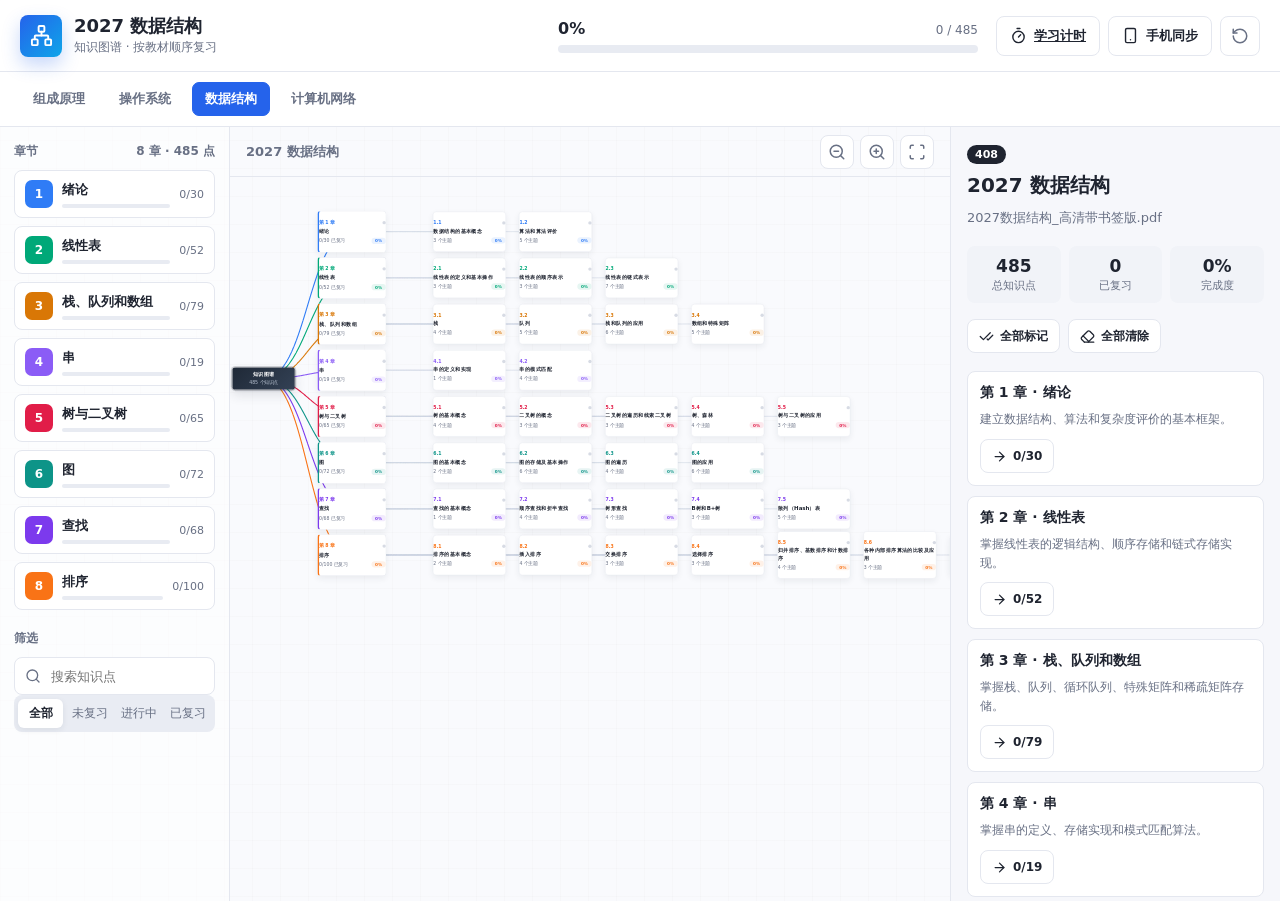
==== data-structure.html @ 9a5edacd "preserve detail scroll position after marking" ====
<!doctype html>
<html lang="zh-CN">
  <head>
    <meta charset="UTF-8" />
    <meta name="viewport" content="width=device-width, initial-scale=1.0" />
    <meta name="theme-color" content="#2f7cf6" />
    <meta
      http-equiv="Content-Security-Policy"
      content="default-src 'self'; script-src 'self'; style-src 'self' 'unsafe-inline'; img-src 'self' data:; connect-src 'self' https://gitee.com https://*.gitee.com https://api.github.com https://github.com; font-src 'self' data:; object-src 'none'; base-uri 'self'"
    />
    <title>2027 数据结构知识图谱</title>
    <link rel="icon" href="data:image/svg+xml,%3Csvg xmlns='http://www.w3.org/2000/svg' viewBox='0 0 32 32'%3E%3Crect width='32' height='32' rx='7' fill='%232563eb'/%3E%3Cpath d='M9 11h14M9 16h14M9 21h9' stroke='white' stroke-width='2.4' stroke-linecap='round'/%3E%3C/svg%3E" />
    <link rel="manifest" href="./manifest.webmanifest" />
    <link rel="stylesheet" href="./styles.css?v=20260801-4" />
  </head>
  <body>
    <header class="topbar">
      <div class="brand">
        <div class="brand-mark">
          <i data-lucide="network"></i>
        </div>
        <div>
          <h1>2027 数据结构</h1>
          <p>知识图谱 · 按教材顺序复习</p>
        </div>
      </div>
      <div class="overall-progress">
        <div class="progress-copy">
          <strong id="progressPercent">0%</strong>
          <span id="progressCount">0 / 0</span>
        </div>
        <div class="progress-track">
          <div class="progress-fill" id="progressFill"></div>
        </div>
      </div>
      <div class="topbar-actions">
        <a class="text-button" href="./study.html" title="学习计时" aria-label="学习计时">
          <i data-lucide="timer"></i>
          <span>学习计时</span>
        </a>
        <button class="text-button" id="syncButton" type="button" title="手机同步" aria-label="手机同步">
          <i data-lucide="smartphone"></i>
          <span>手机同步</span>
        </button>
        <button class="icon-button" id="resetButton" type="button" title="清空复习标记" aria-label="清空复习标记">
          <i data-lucide="rotate-ccw"></i>
        </button>
      </div>
    </header>
    <nav class="course-nav" aria-label="科目切换">
      <a class="course-nav-link" href="./index.html">组成原理</a>
      <a class="course-nav-link" href="./os.html">操作系统</a>
      <a class="course-nav-link active" href="./data-structure.html">数据结构</a>
      <a class="course-nav-link" href="./network.html">计算机网络</a>
    </nav>


    <div class="mobile-strip" id="mobileStrip" aria-label="章节"></div>

    <main class="app-shell">
      <aside class="sidebar">
        <div class="sidebar-section">
          <div class="panel-heading">
            <span>章节</span>
            <span id="chapterCount"></span>
          </div>
          <div id="chapterList"></div>
        </div>
        <div class="sidebar-section">
          <div class="panel-heading">
            <span>筛选</span>
          </div>
          <label class="search-box">
            <i data-lucide="search"></i>
            <input id="searchInput" type="search" placeholder="搜索知识点" autocomplete="off" />
          </label>
          <div class="segmented" id="statusFilter" role="group" aria-label="复习状态筛选">
            <button class="segment active" data-status="all" type="button">全部</button>
            <button class="segment" data-status="todo" type="button">未复习</button>
            <button class="segment" data-status="doing" type="button">进行中</button>
            <button class="segment" data-status="done" type="button">已复习</button>
          </div>
        </div>
      </aside>

      <section class="graph-pane" aria-label="知识图谱">
        <div class="graph-toolbar">
          <span class="graph-hint" id="graphHint">全部知识图谱</span>
          <div class="graph-actions">
            <button class="icon-button small" id="zoomOut" type="button" aria-label="缩小">
              <i data-lucide="zoom-out"></i>
            </button>
            <button class="icon-button small" id="zoomIn" type="button" aria-label="放大">
              <i data-lucide="zoom-in"></i>
            </button>
            <button class="icon-button small" id="fitGraph" type="button" aria-label="适应窗口">
              <i data-lucide="scan"></i>
            </button>
          </div>
        </div>
        <div class="graph-scroll" id="graphScroll">
          <div class="graph-canvas" id="graphCanvas">
            <svg class="edge-layer" id="edgeLayer"></svg>
            <div class="node-layer" id="nodeLayer"></div>
          </div>
        </div>
      </section>

      <aside class="detail-panel" id="detailPanel">
        <div class="detail-empty" id="detailEmpty">
          <i data-lucide="mouse-pointer-click"></i>
          <span>选择图谱节点查看知识点</span>
        </div>
        <div class="detail-content" id="detailContent" hidden></div>
      </aside>
    </main>

    <div class="point-modal" id="pointModal" hidden>
      <div class="modal-backdrop" data-close-point-modal></div>
      <section class="modal-card" role="dialog" aria-modal="true" aria-label="知识点详情">
        <button class="modal-close" type="button" data-close-point-modal aria-label="关闭">
          <i data-lucide="x"></i>
        </button>
        <div id="pointModalBody"></div>
      </section>
    </div>

    <div class="point-modal" id="syncModal" hidden>
      <div class="modal-backdrop" data-close-sync-modal></div>
      <section class="modal-card sync-card" role="dialog" aria-modal="true" aria-label="手机同步">
        <button class="modal-close" type="button" data-close-sync-modal aria-label="关闭">
          <i data-lucide="x"></i>
        </button>
        <div id="syncModalBody"></div>
      </section>
    </div>

    <script src="./config.js?v=20260801-4"></script>
    <script src="./sync-config.js?v=20260801-4"></script>
    <script src="./sync.js?v=20260801-4"></script>
    <script src="./data-ds.js?v=20260801-4"></script>
    <script src="./assets/lucide.min.js?v=20260801-4"></script>
    <script src="./assets/qrcode.min.js?v=20260801-4"></script>
    <script src="./app.js?v=20260801-4"></script>
  </body>
</html>
---- styles.css ----
:root {
  --bg: #f6f7fb;
  --panel: #ffffff;
  --panel-soft: #f1f3f8;
  --border: #e4e7ef;
  --text: #1f2430;
  --muted: #687084;
  --line: #cdd4e2;
  --accent: #2f7cf6;
  --success: #0f9f6e;
  --danger: #e05252;
  --shadow: 0 12px 30px rgba(31, 41, 55, 0.08);
  --radius: 8px;
}

* {
  box-sizing: border-box;
}

[hidden] {
  display: none !important;
}

html,
body {
  margin: 0;
  min-height: 100%;
}

body {
  background:
    linear-gradient(rgba(31, 36, 48, 0.025) 1px, transparent 1px),
    linear-gradient(90deg, rgba(31, 36, 48, 0.025) 1px, transparent 1px),
    var(--bg);
  background-size: 28px 28px;
  color: var(--text);
  font-family: "Segoe UI", "Microsoft YaHei", "PingFang SC", system-ui, sans-serif;
  letter-spacing: 0;
}

button,
input {
  font: inherit;
}

button {
  cursor: pointer;
}

.topbar {
  position: sticky;
  top: 0;
  z-index: 30;
  display: grid;
  grid-template-columns: minmax(0, 1fr) minmax(280px, 420px) auto;
  align-items: center;
  gap: 18px;
  min-height: 72px;
  padding: 12px 20px;
  background: rgba(255, 255, 255, 0.94);
  border-bottom: 1px solid var(--border);
  backdrop-filter: blur(14px);
}

.brand {
  display: flex;
  align-items: center;
  gap: 12px;
  min-width: 0;
}

.brand-mark {
  display: grid;
  place-items: center;
  width: 42px;
  height: 42px;
  flex: 0 0 42px;
  color: #fff;
  background: linear-gradient(135deg, #2563eb, #0ea5e9);
  border-radius: var(--radius);
  box-shadow: 0 8px 18px rgba(37, 99, 235, 0.25);
}

.brand-mark svg {
  width: 23px;
  height: 23px;
}

.brand h1 {
  margin: 0;
  font-size: 18px;
  font-weight: 750;
  line-height: 1.25;
  white-space: nowrap;
  overflow: hidden;
  text-overflow: ellipsis;
}

.brand p {
  margin: 2px 0 0;
  color: var(--muted);
  font-size: 12px;
  line-height: 1.3;
}

.overall-progress {
  min-width: 0;
}

.progress-copy {
  display: flex;
  align-items: baseline;
  justify-content: space-between;
  gap: 12px;
  margin-bottom: 7px;
}

.progress-copy strong {
  font-size: 16px;
}

.progress-copy span {
  color: var(--muted);
  font-size: 12px;
}

.progress-track {
  width: 100%;
  height: 8px;
  overflow: hidden;
  background: #e8ebf2;
  border-radius: 999px;
}

.progress-fill {
  width: 0;
  height: 100%;
  background: linear-gradient(90deg, #2563eb, #0ea5e9, #22c55e);
  border-radius: inherit;
  transition: width 280ms ease;
}

.icon-button {
  display: inline-grid;
  place-items: center;
  width: 40px;
  height: 40px;
  color: var(--muted);
  background: #fff;
  border: 1px solid var(--border);
  border-radius: var(--radius);
  transition: color 160ms ease, border-color 160ms ease, transform 160ms ease;
}

.icon-button:hover {
  color: var(--text);
  border-color: #c9d1e0;
  transform: translateY(-1px);
}

.icon-button.small {
  width: 34px;
  height: 34px;
}

.icon-button svg {
  width: 18px;
  height: 18px;
}

.topbar-actions {
  display: flex;
  align-items: center;
  justify-content: flex-end;
  gap: 8px;
}

.text-button {
  display: inline-flex;
  align-items: center;
  justify-content: center;
  gap: 7px;
  min-height: 40px;
  padding: 0 13px;
  color: var(--text);
  font-size: 13px;
  font-weight: 700;
  background: #fff;
  border: 1px solid var(--border);
  border-radius: var(--radius);
  transition: color 160ms ease, border-color 160ms ease, transform 160ms ease;
}

.text-button:hover {
  color: #2563eb;
  border-color: #9db7e8;
  transform: translateY(-1px);
}

.text-button svg {
  width: 17px;
  height: 17px;
}

.mobile-strip {
  display: none;
}

.app-shell {
  display: grid;
  grid-template-columns: 260px minmax(0, 1fr) 360px;
  height: calc(100vh - 126px);
  height: calc(100dvh - 126px);
  min-height: 560px;
  overflow: hidden;
}

.sidebar {
  padding: 16px 14px 24px;
  background: rgba(255, 255, 255, 0.72);
  border-right: 1px solid var(--border);
}

.sidebar-section + .sidebar-section {
  margin-top: 20px;
}

.panel-heading {
  display: flex;
  align-items: center;
  justify-content: space-between;
  margin-bottom: 10px;
  color: var(--muted);
  font-size: 12px;
  font-weight: 700;
  text-transform: uppercase;
}

#chapterList {
  display: grid;
  gap: 8px;
}

.chapter-item {
  display: grid;
  grid-template-columns: 28px minmax(0, 1fr) auto;
  align-items: center;
  gap: 9px;
  width: 100%;
  padding: 9px 10px;
  color: var(--text);
  text-align: left;
  background: #fff;
  border: 1px solid var(--border);
  border-radius: var(--radius);
  transition: border-color 160ms ease, box-shadow 160ms ease, transform 160ms ease;
}

.chapter-item:hover,
.chapter-item.selected {
  border-color: color-mix(in srgb, var(--chapter-color) 55%, #fff);
  box-shadow: 0 6px 16px rgba(31, 41, 55, 0.07);
  transform: translateY(-1px);
}

.chapter-number {
  display: grid;
  place-items: center;
  width: 28px;
  height: 28px;
  color: #fff;
  font-size: 12px;
  font-weight: 800;
  background: var(--chapter-color);
  border-radius: 7px;
}

.chapter-item-copy {
  min-width: 0;
}

.chapter-item-title {
  display: block;
  overflow: hidden;
  font-size: 13px;
  font-weight: 650;
  text-overflow: ellipsis;
  white-space: nowrap;
}

.chapter-item-progress {
  display: block;
  margin-top: 5px;
  height: 4px;
  overflow: hidden;
  background: #e8ebf2;
  border-radius: 999px;
}

.chapter-item-progress span {
  display: block;
  height: 100%;
  background: var(--chapter-color);
  border-radius: inherit;
}

.chapter-item-count {
  color: var(--muted);
  font-size: 11px;
  white-space: nowrap;
}

.search-box {
  display: flex;
  align-items: center;
  gap: 8px;
  height: 38px;
  padding: 0 10px;
  background: #fff;
  border: 1px solid var(--border);
  border-radius: var(--radius);
}

.search-box:focus-within {
  border-color: #9db7e8;
  box-shadow: 0 0 0 3px rgba(47, 124, 246, 0.1);
}

.search-box svg {
  width: 16px;
  height: 16px;
  color: var(--muted);
  flex: 0 0 auto;
}

.search-box input {
  width: 100%;
  min-width: 0;
  color: var(--text);
  background: transparent;
  border: 0;
  outline: 0;
  font-size: 13px;
}

.segmented {
  display: grid;
  grid-template-columns: repeat(4, 1fr);
  gap: 4px;
  padding: 4px;
  background: #e9ecf3;
  border-radius: var(--radius);
}

.segment {
  min-width: 0;
  padding: 6px 4px;
  color: var(--muted);
  font-size: 12px;
  background: transparent;
  border: 0;
  border-radius: 6px;
}

.segment.active {
  color: var(--text);
  font-weight: 700;
  background: #fff;
  box-shadow: 0 2px 6px rgba(31, 41, 55, 0.08);
}

.graph-pane {
  display: grid;
  grid-template-rows: 50px minmax(0, 1fr);
  min-width: 0;
  min-height: 0;
  background: rgba(255, 255, 255, 0.35);
}

.graph-toolbar {
  display: flex;
  align-items: center;
  justify-content: space-between;
  gap: 12px;
  padding: 0 16px;
  border-bottom: 1px solid var(--border);
}

.graph-hint {
  overflow: hidden;
  color: var(--muted);
  font-size: 13px;
  font-weight: 600;
  text-overflow: ellipsis;
  white-space: nowrap;
}

.graph-actions {
  display: flex;
  gap: 6px;
}

.graph-scroll {
  position: relative;
  overflow: auto;
  min-width: 0;
  min-height: 0;
}

.graph-canvas {
  position: relative;
  width: 2240px;
  height: 980px;
  min-width: 0;
  min-height: 0;
  transform-origin: 0 0;
}

.edge-layer {
  position: absolute;
  inset: 0;
  width: 100%;
  height: 100%;
  pointer-events: none;
  overflow: visible;
}

.edge {
  fill: none;
  stroke: var(--line);
  stroke-width: 1.6;
  stroke-dasharray: 1 0;
  transition: stroke 160ms ease, stroke-width 160ms ease, opacity 160ms ease;
}

.edge.linked {
  stroke: var(--link-color, var(--accent));
  stroke-width: 2.6;
}

.edge.hidden {
  opacity: 0;
}

.node-layer {
  position: absolute;
  inset: 0;
}

.graph-node {
  position: absolute;
  display: block;
  padding: 0;
  color: var(--text);
  text-align: left;
  background: #fff;
  border: 1px solid var(--border);
  border-radius: var(--radius);
  box-shadow: 0 6px 16px rgba(31, 41, 55, 0.07);
  transition: border-color 160ms ease, box-shadow 160ms ease, transform 160ms ease, opacity 160ms ease;
  transform: translate(-50%, -50%);
}

.graph-node:hover {
  z-index: 2;
  border-color: var(--node-color, var(--accent));
  box-shadow: 0 10px 24px rgba(31, 41, 55, 0.12);
  transform: translate(-50%, -50%) translateY(-2px);
}

.graph-node.selected {
  border-color: var(--node-color, var(--accent));
  box-shadow: 0 0 0 3px color-mix(in srgb, var(--node-color, var(--accent)) 18%, transparent), 0 12px 28px rgba(31, 41, 55, 0.12);
}

.graph-node.hidden {
  opacity: 0.18;
  pointer-events: none;
}

.root-node {
  width: 150px;
  height: 54px;
  --node-color: #1f2430;
  color: #fff;
  background: linear-gradient(135deg, #1f2937, #334155);
  border-color: #1f2937;
}

.root-node .node-title {
  color: #fff;
}

.root-node .node-sub {
  color: #b8c2d1;
}

.root-node-content {
  display: grid;
  place-items: center;
  height: 100%;
  padding: 8px 12px;
  text-align: center;
}

.chapter-node {
  width: 178px;
  min-height: 66px;
  --node-color: var(--chapter-color);
  border-left: 4px solid var(--chapter-color);
}

.chapter-node-content {
  padding: 10px 12px;
}

.node-kicker {
  display: flex;
  align-items: center;
  justify-content: space-between;
  gap: 8px;
  margin-bottom: 5px;
}

.node-kicker b {
  color: var(--node-color);
  font-size: 11px;
  font-weight: 800;
}

.node-status {
  width: 8px;
  height: 8px;
  background: #d7dbe4;
  border-radius: 50%;
}

.node-status.doing {
  background: #f59e0b;
}

.node-status.done {
  background: var(--success);
}

.node-title {
  display: -webkit-box;
  overflow: hidden;
  color: var(--text);
  font-size: 13px;
  font-weight: 700;
  line-height: 1.35;
  -webkit-box-orient: vertical;
  -webkit-line-clamp: 2;
}

.node-sub {
  display: flex;
  align-items: center;
  justify-content: space-between;
  gap: 8px;
  margin-top: 6px;
  color: var(--muted);
  font-size: 11px;
}

.node-progress {
  display: inline-block;
  min-width: 34px;
  padding: 2px 6px;
  color: var(--node-color);
  font-size: 10px;
  font-weight: 800;
  text-align: center;
  background: color-mix(in srgb, var(--node-color) 10%, #fff);
  border-radius: 999px;
}

.section-node {
  width: 190px;
  min-height: 62px;
  --node-color: var(--chapter-color);
}

.section-node-content {
  padding: 9px 11px;
}

.section-node .node-kicker {
  margin-bottom: 4px;
}

.detail-panel {
  position: relative;
  min-width: 0;
  overflow: hidden;
  background: var(--bg);
  border-left: 1px solid var(--border);
}

.detail-empty {
  display: grid;
  place-items: center;
  align-content: center;
  gap: 12px;
  height: 100%;
  min-height: 320px;
  padding: 28px;
  color: var(--muted);
  text-align: center;
}

.detail-empty svg {
  width: 34px;
  height: 34px;
  color: #b7c0d2;
}

.detail-content {
  height: 100%;
  overflow: auto;
  padding: 18px 16px 32px;
}

.detail-header {
  margin-bottom: 18px;
}

.detail-kicker {
  display: flex;
  align-items: center;
  justify-content: space-between;
  flex-wrap: wrap;
  gap: 10px;
  margin-bottom: 8px;
}

.detail-kicker .page-tag {
  color: var(--muted);
  font-size: 12px;
}

.detail-kicker .chapter-badge {
  display: inline-block;
  padding: 3px 8px;
  color: #fff;
  font-size: 11px;
  font-weight: 800;
  background: var(--chapter-color);
  border-radius: 999px;
}

.detail-kicker-right {
  display: flex;
  align-items: center;
  flex-wrap: wrap;
  gap: 8px;
}

.detail-header h2 {
  margin: 0;
  font-size: 20px;
  line-height: 1.35;
}

.detail-summary {
  margin: 8px 0 0;
  color: var(--muted);
  font-size: 13px;
  line-height: 1.65;
}

.detail-stats {
  display: grid;
  grid-template-columns: repeat(3, 1fr);
  gap: 8px;
  margin-bottom: 16px;
}

.stat-box {
  padding: 10px 8px;
  text-align: center;
  background: var(--panel-soft);
  border-radius: var(--radius);
}

.stat-box strong {
  display: block;
  font-size: 17px;
}

.stat-box span {
  display: block;
  margin-top: 2px;
  color: var(--muted);
  font-size: 11px;
}

.detail-actions {
  display: flex;
  flex-wrap: wrap;
  gap: 8px;
  margin-bottom: 18px;
}

.action-button {
  display: inline-flex;
  align-items: center;
  justify-content: center;
  gap: 6px;
  min-height: 34px;
  padding: 0 11px;
  color: var(--text);
  font-size: 12px;
  font-weight: 700;
  background: #fff;
  border: 1px solid var(--border);
  border-radius: var(--radius);
}

.action-button:hover {
  border-color: #c5cddb;
}

.action-button.done {
  color: #0b7a54;
  background: rgba(15, 159, 110, 0.1);
  border-color: rgba(15, 159, 110, 0.32);
}

.action-button svg {
  width: 15px;
  height: 15px;
}

a.action-button {
  text-decoration: none;
}

.page-jump-button svg {
  width: 15px;
  height: 15px;
}

.topic-group {
  margin-bottom: 14px;
  padding: 12px;
  background: #fff;
  border: 1px solid var(--border);
  border-radius: var(--radius);
}

.topic-group-head {
  display: flex;
  align-items: baseline;
  justify-content: space-between;
  gap: 10px;
  margin-bottom: 10px;
}

.topic-group-head h3 {
  margin: 0;
  font-size: 14px;
  line-height: 1.4;
}

.topic-group-head span {
  flex: 0 0 auto;
  color: var(--muted);
  font-size: 11px;
}

.topic-page-link {
  display: inline-flex;
  align-items: center;
  gap: 5px;
  color: var(--muted);
  text-decoration: none;
}

.topic-page-link:hover {
  color: var(--text);
  text-decoration: underline;
}

.topic-page-link svg {
  width: 13px;
  height: 13px;
}

.point-list {
  display: grid;
  gap: 8px;
  margin: 0;
  padding: 0;
  list-style: none;
}

.point-item {
  display: grid;
  grid-template-columns: minmax(0, 1fr) 30px;
  align-items: start;
  gap: 8px;
}

.point-toggle {
  display: grid;
  grid-template-columns: 22px minmax(0, 1fr);
  align-items: start;
  gap: 9px;
  min-width: 0;
  cursor: pointer;
}

.point-item input {
  position: absolute;
  width: 1px;
  height: 1px;
  opacity: 0;
}

.point-check {
  display: grid;
  place-items: center;
  width: 20px;
  height: 20px;
  color: transparent;
  background: #fff;
  border: 1.5px solid #cbd3e1;
  border-radius: 6px;
  transition: background 160ms ease, border-color 160ms ease, color 160ms ease;
}

.point-check svg {
  width: 13px;
  height: 13px;
}

.point-toggle input:checked + .point-check {
  color: #fff;
  background: var(--success);
  border-color: var(--success);
}

.point-toggle input:focus-visible + .point-check {
  box-shadow: 0 0 0 3px rgba(15, 159, 110, 0.18);
}

.point-toggle > span:last-child {
  color: #30364a;
  font-size: 13px;
  line-height: 1.6;
}

.point-item.done .point-toggle > span:last-child {
  color: var(--muted);
  text-decoration: line-through;
  text-decoration-color: rgba(104, 112, 132, 0.45);
}

.point-detail-button {
  display: grid;
  place-items: center;
  width: 30px;
  height: 30px;
  color: var(--muted);
  background: #fff;
  border: 1px solid var(--border);
  border-radius: 7px;
  transition: color 160ms ease, border-color 160ms ease, background 160ms ease;
}

.point-detail-button:hover {
  color: var(--text);
  background: var(--panel-soft);
  border-color: #c5cddb;
}

.point-detail-button svg {
  width: 15px;
  height: 15px;
}

.point-modal {
  position: fixed;
  inset: 0;
  z-index: 100;
  display: grid;
  place-items: center;
  padding: 20px;
}

.point-modal[hidden] {
  display: none;
}

.modal-backdrop {
  position: absolute;
  inset: 0;
  background: rgba(23, 28, 38, 0.48);
  backdrop-filter: blur(4px);
}

.modal-card {
  position: relative;
  width: min(680px, 100%);
  max-height: min(720px, calc(100vh - 40px));
  overflow: auto;
  padding: 24px;
  background: #fff;
  border: 1px solid var(--border);
  border-radius: 10px;
  box-shadow: 0 24px 60px rgba(15, 23, 42, 0.24);
}

.modal-close {
  position: absolute;
  top: 14px;
  right: 14px;
  display: grid;
  place-items: center;
  width: 34px;
  height: 34px;
  color: var(--muted);
  background: var(--panel-soft);
  border: 0;
  border-radius: 7px;
}

.modal-close:hover {
  color: var(--text);
  background: #e7eaf1;
}

.modal-close svg {
  width: 17px;
  height: 17px;
}

.modal-path {
  display: flex;
  flex-wrap: wrap;
  align-items: center;
  gap: 8px;
  margin-bottom: 12px;
}

.modal-path .path-chip {
  display: inline-flex;
  align-items: center;
  gap: 6px;
  padding: 4px 9px;
  color: var(--muted);
  font-size: 11px;
  font-weight: 700;
  background: var(--panel-soft);
  border-radius: 999px;
}

.modal-path .path-chip svg {
  width: 13px;
  height: 13px;
}

.modal-point {
  margin: 0 0 18px;
  padding: 16px;
  color: var(--text);
  font-size: 16px;
  font-weight: 700;
  line-height: 1.7;
  background: #f6f8ff;
  border-left: 4px solid var(--detail-color, var(--accent));
  border-radius: var(--radius);
}

.modal-section + .modal-section {
  margin-top: 18px;
}

.modal-section h3 {
  display: flex;
  align-items: center;
  gap: 7px;
  margin: 0 0 9px;
  font-size: 13px;
}

.modal-section h3 svg {
  width: 15px;
  height: 15px;
  color: var(--muted);
}

.modal-section p {
  margin: 0;
  color: #3d4455;
  font-size: 13px;
  line-height: 1.75;
}

.modal-related-list {
  display: grid;
  gap: 8px;
  margin: 0;
  padding: 0;
  list-style: none;
}

.modal-related-list li {
  position: relative;
  padding: 9px 10px 9px 26px;
  color: #3d4455;
  font-size: 13px;
  line-height: 1.6;
  background: var(--panel-soft);
  border-radius: var(--radius);
}

.modal-related-list li::before {
  position: absolute;
  top: 14px;
  left: 12px;
  width: 6px;
  height: 6px;
  content: "";
  background: var(--detail-color, var(--accent));
  border-radius: 50%;
}

.modal-actions {
  display: flex;
  flex-wrap: wrap;
  gap: 8px;
  margin-top: 20px;
  padding-top: 16px;
  border-top: 1px solid var(--border);
}

.modal-status {
  display: inline-flex;
  align-items: center;
  gap: 6px;
  padding: 4px 10px;
  color: var(--muted);
  font-size: 11px;
  font-weight: 700;
  background: var(--panel-soft);
  border-radius: 999px;
}

.modal-status.done {
  color: #0b7a54;
  background: rgba(15, 159, 110, 0.12);
}

.sync-card {
  width: min(520px, 100%);
}

.sync-modal-title {
  margin: 0 0 6px;
  font-size: 20px;
}

.sync-modal-subtitle {
  margin: 0 0 18px;
  color: var(--muted);
  font-size: 13px;
  line-height: 1.6;
}

.sync-qr-wrap {
  display: grid;
  place-items: center;
  margin: 0 0 18px;
  padding: 18px;
  background: #fff;
  border: 1px solid var(--border);
  border-radius: var(--radius);
}

.sync-qr-wrap canvas,
.sync-qr-wrap img {
  width: 220px;
  height: 220px;
}

.sync-url-list {
  display: grid;
  gap: 8px;
  margin: 0;
  padding: 0;
  list-style: none;
}

.sync-url-item {
  display: grid;
  grid-template-columns: auto minmax(0, 1fr) auto;
  align-items: center;
  gap: 10px;
  padding: 9px 10px;
  background: var(--panel-soft);
  border: 1px solid transparent;
  border-radius: var(--radius);
}

.sync-url-item.public {
  background: rgba(47, 124, 246, 0.08);
  border-color: rgba(47, 124, 246, 0.25);
}

.sync-url-label {
  max-width: 104px;
  color: var(--muted);
  font-size: 10px;
  font-weight: 700;
  line-height: 1.3;
}

.sync-url-item.public .sync-url-label {
  color: #2563eb;
}

.sync-loading {
  display: grid;
  place-items: center;
  gap: 10px;
  min-height: 150px;
  color: var(--muted);
  font-size: 13px;
}

.sync-loading svg {
  width: 22px;
  height: 22px;
  animation: spin 1.2s linear infinite;
}

.sync-access-key {
  margin: -4px 0 14px;
  padding: 9px 12px;
  color: var(--muted);
  font-size: 12px;
  background: rgba(255, 255, 255, 0.55);
  border: 1px solid var(--border);
  border-radius: var(--radius);
}

.sync-access-key code {
  margin-left: 6px;
  color: var(--text);
  font-size: 14px;
  font-weight: 800;
  letter-spacing: 2px;
}
.sync-status {
  margin: 2px 0 0;
  color: var(--muted);
  font-size: 12px;
  line-height: 1.6;
}

@keyframes spin {
  to {
    transform: rotate(360deg);
  }
}

.sync-url-item code {
  overflow: hidden;
  color: var(--text);
  font-family: Consolas, "Courier New", monospace;
  font-size: 12px;
  text-overflow: ellipsis;
  white-space: nowrap;
}

.sync-copy {
  display: inline-flex;
  align-items: center;
  gap: 5px;
  min-height: 28px;
  padding: 0 8px;
  color: var(--muted);
  font-size: 11px;
  font-weight: 700;
  background: #fff;
  border: 1px solid var(--border);
  border-radius: 6px;
}

.sync-copy svg {
  width: 13px;
  height: 13px;
}

.chapter-overview {
  display: grid;
  gap: 10px;
}

.overview-section {
  padding: 12px;
  background: #fff;
  border: 1px solid var(--border);
  border-radius: var(--radius);
}

.overview-section h3 {
  margin: 0 0 8px;
  font-size: 14px;
}

.overview-section p {
  margin: 0 0 10px;
  color: var(--muted);
  font-size: 12px;
  line-height: 1.55;
}

@media (max-width: 1280px) {
  .app-shell {
    grid-template-columns: 230px minmax(0, 1fr) 330px;
  }

  .chapter-node {
    width: 164px;
  }

  .section-node {
    width: 174px;
  }
}

@media (max-width: 1020px) {
  .topbar {
    grid-template-columns: minmax(0, 1fr) auto;
  }

  .overall-progress {
    display: none;
  }

  .app-shell {
    grid-template-columns: 1fr;
    height: auto;
    min-height: 0;
    overflow: visible;
  }

  .sidebar {
    display: none;
  }

  .detail-panel {
    min-height: 420px;
    border-left: 0;
    border-top: 1px solid var(--border);
  }

  .graph-pane {
    min-height: 720px;
  }

  .mobile-strip {
    display: flex;
    gap: 8px;
    overflow-x: auto;
    padding: 10px 14px;
    background: rgba(255, 255, 255, 0.82);
    border-bottom: 1px solid var(--border);
  }

  .mobile-chip {
    flex: 0 0 auto;
    min-height: 32px;
    padding: 0 11px;
    color: var(--muted);
    font-size: 12px;
    font-weight: 700;
    background: #fff;
    border: 1px solid var(--border);
    border-radius: 999px;
  }

  .mobile-chip.selected {
    color: #fff;
    background: var(--chapter-color);
    border-color: var(--chapter-color);
  }
}

@media (max-width: 640px) {
  .topbar {
    padding: 10px 12px;
  }

  .brand-mark {
    width: 36px;
    height: 36px;
    flex-basis: 36px;
  }

  .brand h1 {
    font-size: 15px;
  }

  .brand p {
    display: none;
  }

  .detail-content {
    padding: 14px 12px 26px;
  }

  .detail-stats {
    gap: 6px;
  }
}

@media (max-width: 640px) {
  .point-modal {
    padding: 10px;
  }

  .modal-card {
    max-height: calc(100vh - 20px);
    padding: 20px 14px;
    border-radius: 12px;
  }

  .sync-card {
    width: 100%;
  }

  .sync-modal-title {
    font-size: 18px;
  }

  .sync-modal-subtitle {
    margin-bottom: 14px;
    font-size: 12px;
  }

  .sync-qr-wrap {
    margin-bottom: 14px;
    padding: 12px;
  }

  .sync-qr-wrap canvas,
  .sync-qr-wrap img {
    width: min(200px, 58vw);
    height: auto;
    aspect-ratio: 1 / 1;
  }

  .sync-url-item {
    grid-template-columns: minmax(0, 1fr) auto;
    gap: 6px 8px;
    padding: 10px;
  }

  .sync-url-label {
    grid-column: 1 / -1;
    max-width: none;
    font-size: 11px;
  }

  .sync-url-item code {
    grid-column: 1;
    grid-row: 2;
    white-space: normal;
    overflow-wrap: anywhere;
    word-break: break-all;
    font-size: 11px;
    line-height: 1.45;
  }

  .sync-copy {
    grid-column: 2;
    grid-row: 2;
  }

  .sync-access-key {
    margin-bottom: 12px;
    padding: 8px 10px;
    font-size: 11px;
  }

  .sync-access-key code {
    font-size: 13px;
  }

  .sync-loading {
    min-height: 120px;
  }
}

.gitee-token-form {
  display: grid;
  gap: 8px;
  margin: -4px 0 16px;
  padding: 12px;
  background: var(--panel-soft);
  border: 1px solid var(--border);
  border-radius: var(--radius);
}

.gitee-token-form label {
  color: var(--muted);
  font-size: 12px;
  font-weight: 700;
}

.gitee-token-form input {
  width: 100%;
  min-height: 38px;
  padding: 0 10px;
  color: var(--text);
  font-family: Consolas, "Courier New", monospace;
  font-size: 13px;
  background: #fff;
  border: 1px solid var(--border);
  border-radius: 6px;
}

.gitee-token-form .sync-copy {
  justify-self: start;
}

.course-nav {
  display: flex;
  gap: 8px;
  align-items: center;
  padding: 10px 20px;
  overflow-x: auto;
  background: #ffffff;
  border-bottom: 1px solid var(--border);
}

.course-nav-link {
  flex: 0 0 auto;
  padding: 7px 12px;
  color: var(--muted);
  font-size: 13px;
  font-weight: 700;
  text-decoration: none;
  border: 1px solid transparent;
  border-radius: 7px;
}

.course-nav-link:hover {
  color: var(--text);
  background: var(--panel-soft);
}

.course-nav-link.active {
  color: #ffffff;
  background: #2563eb;
  border-color: #2563eb;
}

@media (max-width: 720px) {
  .course-nav {
    position: sticky;
    top: 0;
    z-index: 20;
    padding: 8px 12px;
  }

  .course-nav-link {
    padding: 6px 10px;
    font-size: 12px;
  }
}
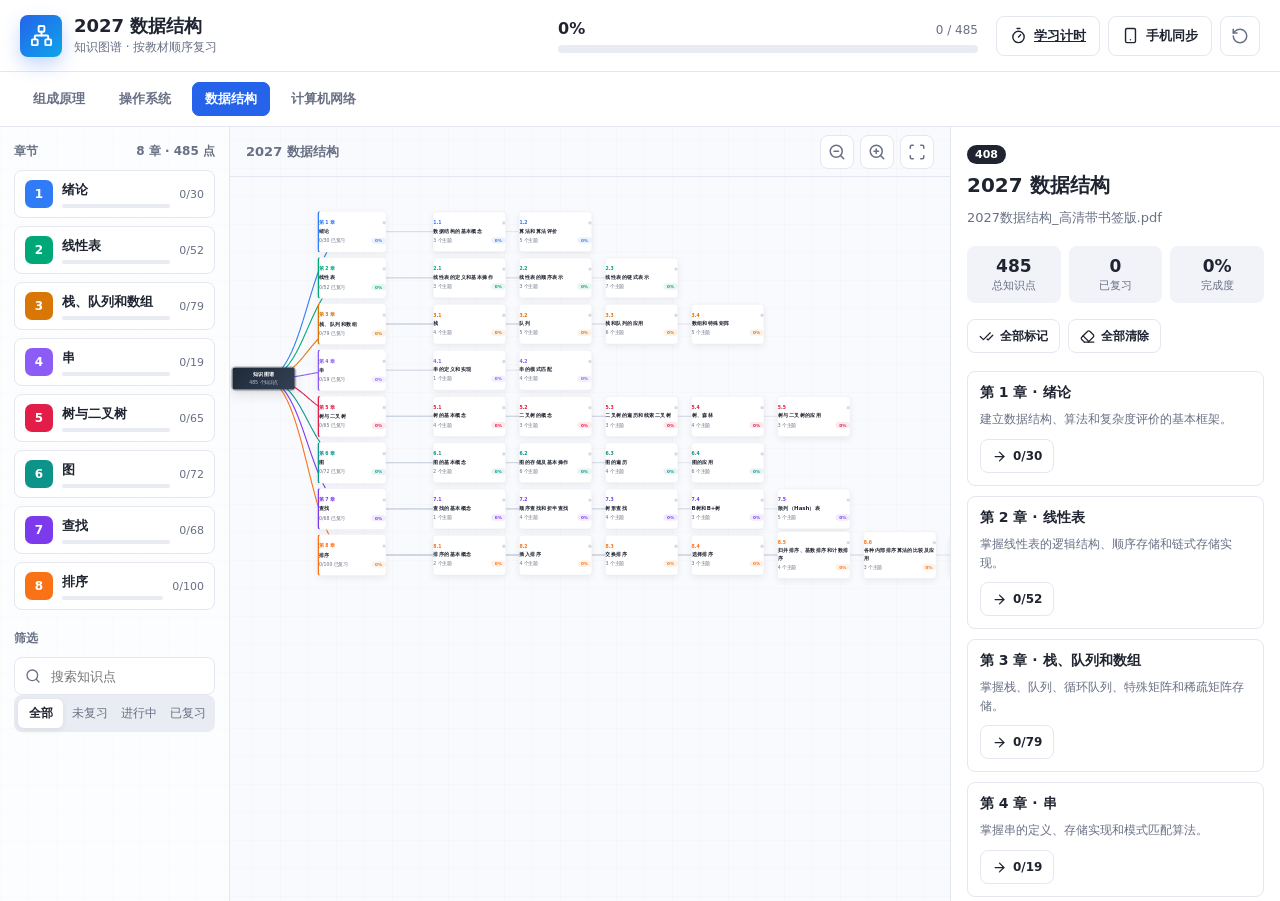
==== commit fcba561f: "restore original detail panel visual style" ====
--- a/data-structure.html
+++ b/data-structure.html
@@ -11,7 +11,7 @@
     <title>2027 数据结构知识图谱</title>
     <link rel="icon" href="data:image/svg+xml,%3Csvg xmlns='http://www.w3.org/2000/svg' viewBox='0 0 32 32'%3E%3Crect width='32' height='32' rx='7' fill='%232563eb'/%3E%3Cpath d='M9 11h14M9 16h14M9 21h9' stroke='white' stroke-width='2.4' stroke-linecap='round'/%3E%3C/svg%3E" />
     <link rel="manifest" href="./manifest.webmanifest" />
-    <link rel="stylesheet" href="./styles.css?v=20260801-4" />
+    <link rel="stylesheet" href="./styles.css?v=20260801-8" />
   </head>
   <body>
     <header class="topbar">
@@ -135,12 +135,12 @@
       </section>
     </div>
 
-    <script src="./config.js?v=20260801-4"></script>
-    <script src="./sync-config.js?v=20260801-4"></script>
-    <script src="./sync.js?v=20260801-4"></script>
-    <script src="./data-ds.js?v=20260801-4"></script>
-    <script src="./assets/lucide.min.js?v=20260801-4"></script>
-    <script src="./assets/qrcode.min.js?v=20260801-4"></script>
-    <script src="./app.js?v=20260801-4"></script>
+    <script src="./config.js?v=20260801-8"></script>
+    <script src="./sync-config.js?v=20260801-8"></script>
+    <script src="./sync.js?v=20260801-8"></script>
+    <script src="./data-ds.js?v=20260801-8"></script>
+    <script src="./assets/lucide.min.js?v=20260801-8"></script>
+    <script src="./assets/qrcode.min.js?v=20260801-8"></script>
+    <script src="./app.js?v=20260801-8"></script>
   </body>
 </html>
--- a/styles.css
+++ b/styles.css
@@ -594,7 +594,7 @@
   position: relative;
   min-width: 0;
   overflow: hidden;
-  background: var(--bg);
+  background: #fff;
   border-left: 1px solid var(--border);
 }
 
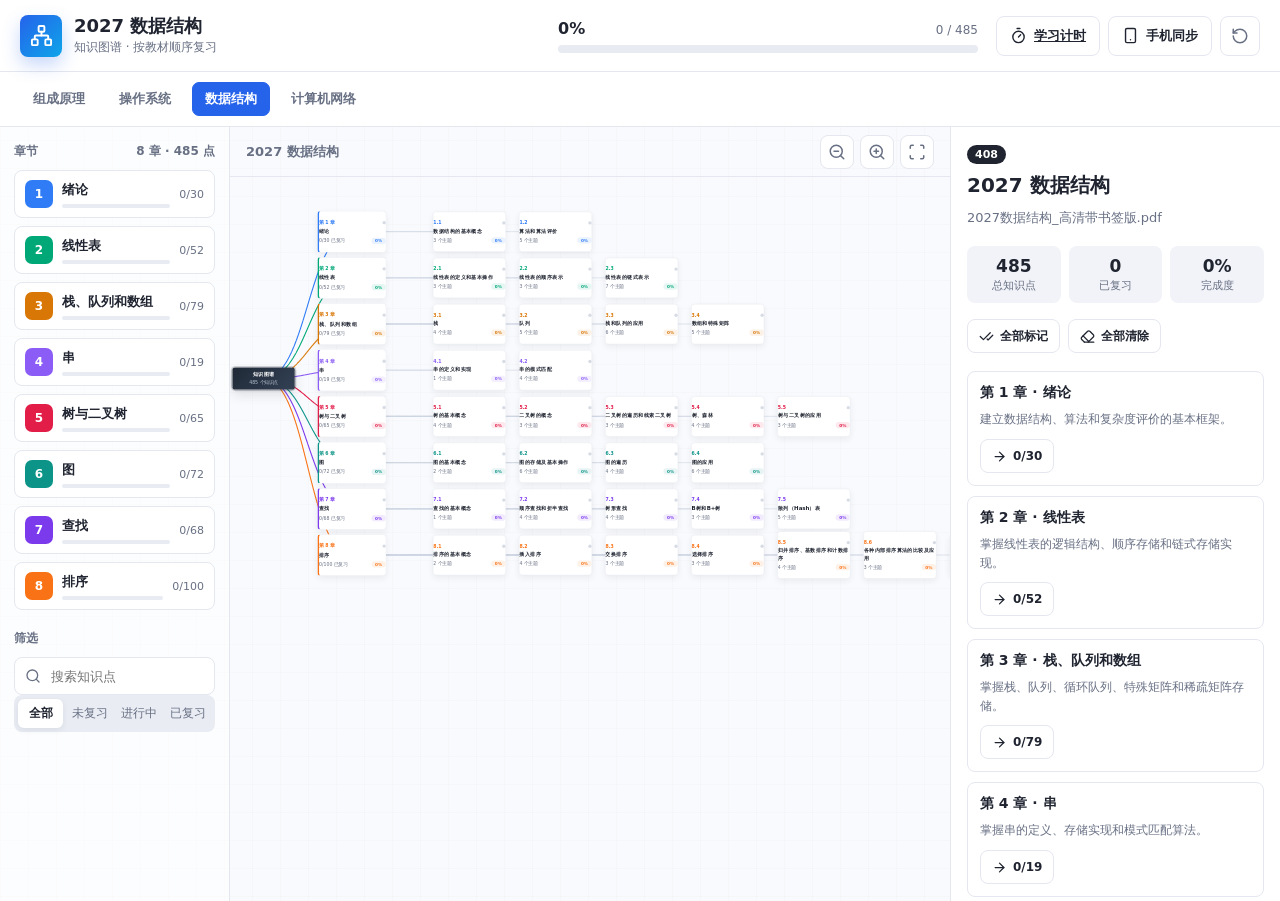
==== commit e2293df3: "force detail panel repaint layer" ====
--- a/data-structure.html
+++ b/data-structure.html
@@ -11,7 +11,7 @@
     <title>2027 数据结构知识图谱</title>
     <link rel="icon" href="data:image/svg+xml,%3Csvg xmlns='http://www.w3.org/2000/svg' viewBox='0 0 32 32'%3E%3Crect width='32' height='32' rx='7' fill='%232563eb'/%3E%3Cpath d='M9 11h14M9 16h14M9 21h9' stroke='white' stroke-width='2.4' stroke-linecap='round'/%3E%3C/svg%3E" />
     <link rel="manifest" href="./manifest.webmanifest" />
-    <link rel="stylesheet" href="./styles.css?v=20260801-8" />
+    <link rel="stylesheet" href="./styles.css?v=20260801-9" />
   </head>
   <body>
     <header class="topbar">
@@ -135,12 +135,12 @@
       </section>
     </div>
 
-    <script src="./config.js?v=20260801-8"></script>
-    <script src="./sync-config.js?v=20260801-8"></script>
-    <script src="./sync.js?v=20260801-8"></script>
-    <script src="./data-ds.js?v=20260801-8"></script>
-    <script src="./assets/lucide.min.js?v=20260801-8"></script>
-    <script src="./assets/qrcode.min.js?v=20260801-8"></script>
-    <script src="./app.js?v=20260801-8"></script>
+    <script src="./config.js?v=20260801-9"></script>
+    <script src="./sync-config.js?v=20260801-9"></script>
+    <script src="./sync.js?v=20260801-9"></script>
+    <script src="./data-ds.js?v=20260801-9"></script>
+    <script src="./assets/lucide.min.js?v=20260801-9"></script>
+    <script src="./assets/qrcode.min.js?v=20260801-9"></script>
+    <script src="./app.js?v=20260801-9"></script>
   </body>
 </html>
--- a/styles.css
+++ b/styles.css
@@ -620,6 +620,9 @@
   height: 100%;
   overflow: auto;
   padding: 18px 16px 32px;
+  transform: translateZ(0);
+  backface-visibility: hidden;
+  -webkit-backface-visibility: hidden;
 }
 
 .detail-header {
